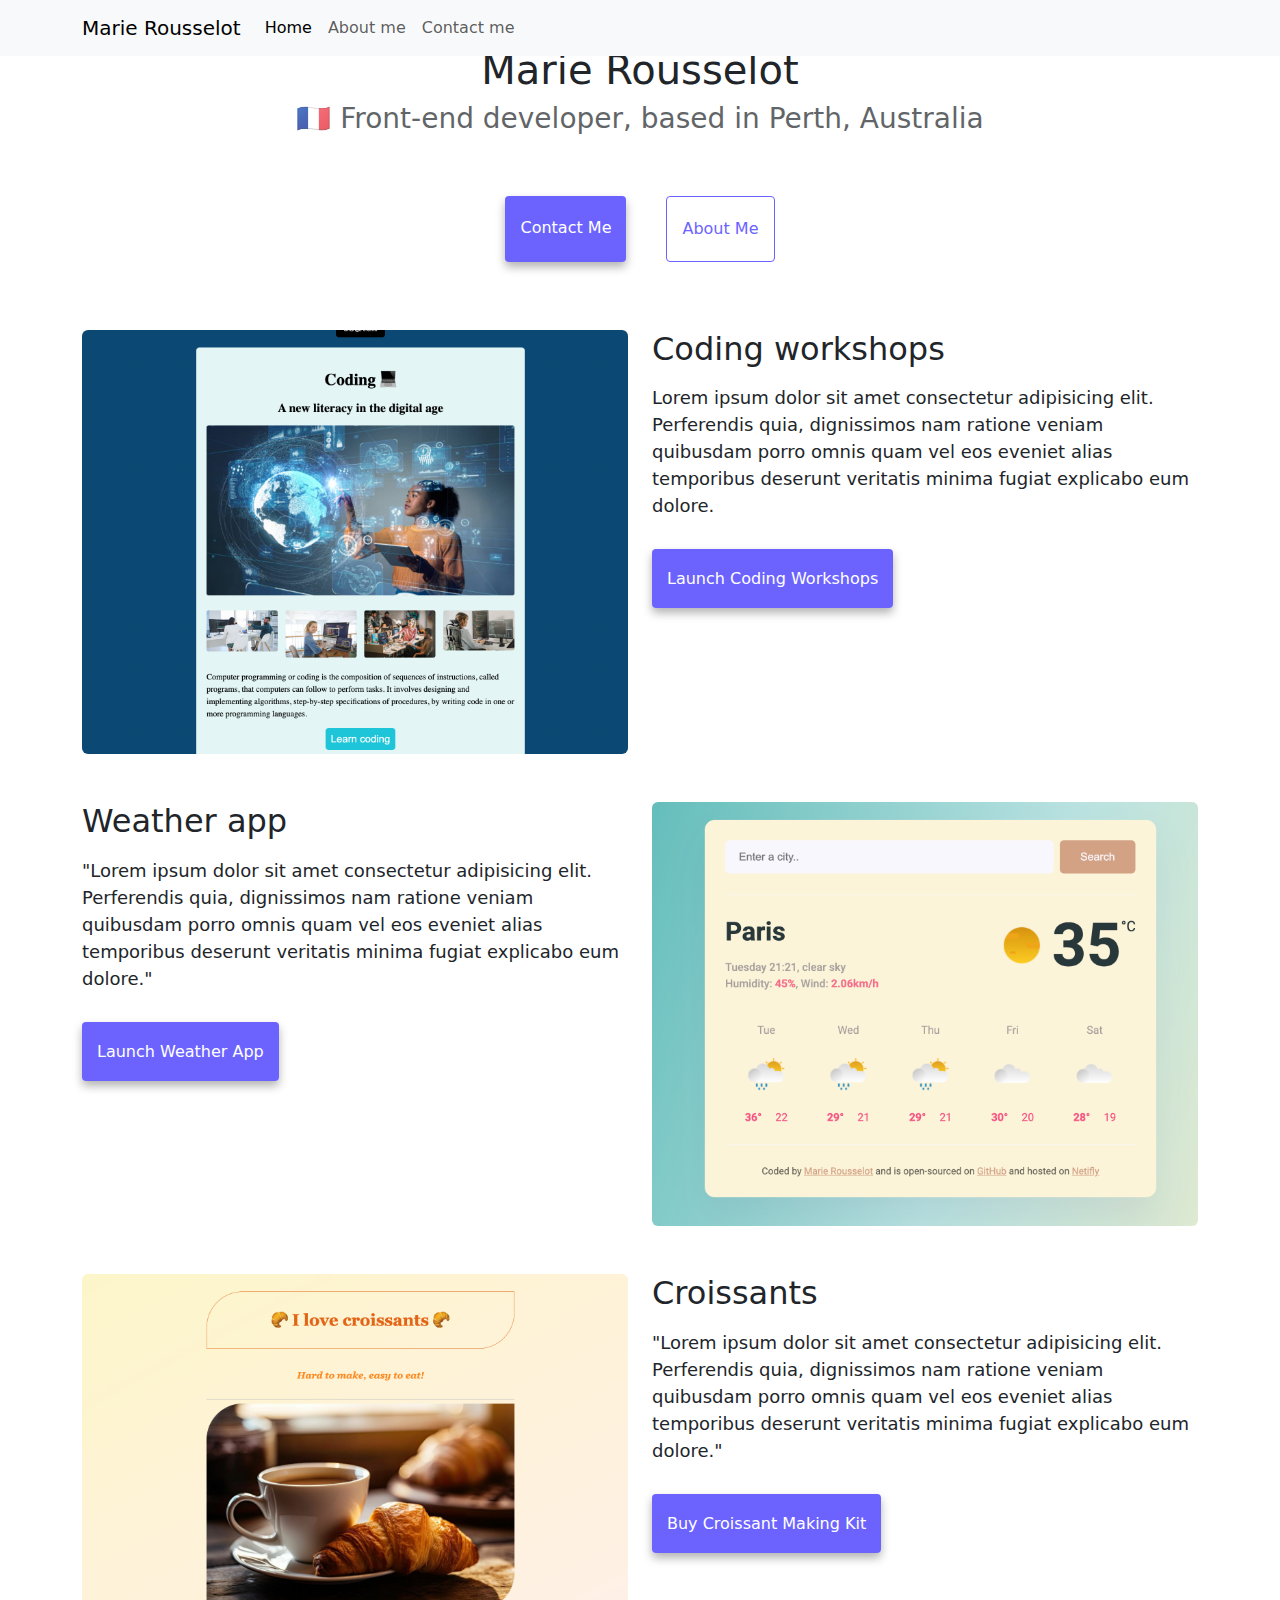
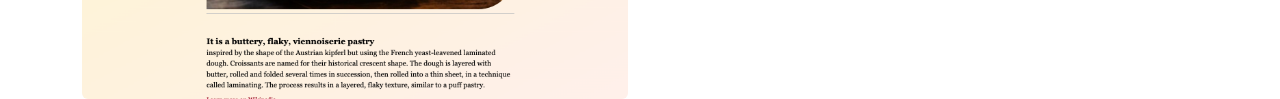
==== index.html @ 90e7596e "Added project files" ====
<!DOCTYPE html>
<html lang="en">
  <head>
    <meta charset="UTF-8" />
    <meta http-equiv="X-UA-Compatible" content="IE=edge" />
    <meta name="viewport" content="width=device-width, initial-scale=1.0" />
    <title>Marie Rousselot</title>
    <link rel="stylesheet" href="style.css" />
    <link
      href="https://cdn.jsdelivr.net/npm/bootstrap@5.3.3/dist/css/bootstrap.min.css"
      rel="stylesheet"
      integrity="sha384-QWTKZyjpPEjISv5WaRU9OFeRpok6YctnYmDr5pNlyT2bRjXh0JMhjY6hW+ALEwIH"
      crossorigin="anonymous"
    />
    <script
      src="https://cdn.jsdelivr.net/npm/bootstrap@5.3.3/dist/js/bootstrap.bundle.min.js"
      integrity="sha384-YvpcrYf0tY3lHB60NNkmXc5s9fDVZLESaAA55NDzOxhy9GkcIdslK1eN7N6jIeHz"
      crossorigin="anonymous"
    ></script>
  </head>
  <body>
    <nav class="navbar navbar-expand-lg navbar-light bg-light fixed-top">
      <div class="container">
        <a class="navbar-brand" href="index.html">Marie Rousselot</a>
        <button
          class="navbar-toggler"
          type="button"
          data-bs-toggle="collapse"
          data-bs-target="#navbarNav"
          aria-controls="navbarNav"
          aria-expanded="false"
          aria-label="Toggle navigation"
        >
          <span class="navbar-toggler-icon"></span>
        </button>
        <div class="collapse navbar-collapse" id="navbarNav">
          <ul class="navbar-nav">
            <li class="nav-item">
              <a class="nav-link active" aria-current="page" href="index.html"
                >Home</a
              >
            </li>
            <li class="nav-item">
              <a class="nav-link" href="about.html">About me</a>
            </li>
            <li class="nav-item">
              <a class="nav-link" href="about.html#contact">Contact me</a>
            </li>
          </ul>
        </div>
      </div>
    </nav>
    <h2 class="text-center">👋 Hi I am</h2>
    <h1 class="text-center">Marie Rousselot</h1>
    <h3 class="text-center">
      🇫🇷 Front-end developer, based in Perth, Australia
    </h3>
    <div class="navigation-links mb-5">
      <a href="about.html#contact" class="primary-link">Contact me</a>
      <a href="about.html" class="secondary-link">About me</a>
    </div>
    <div class="container">
      <div class="row">
        <div class="col-md-6">
          <img src="images/coding.png" class="img-fluid rounded" />
        </div>
        <div class="col-md-6">
          <h2 class="mb-3">Coding workshops</h2>
          <p>
            Lorem ipsum dolor sit amet consectetur adipisicing elit. Perferendis
            quia, dignissimos nam ratione veniam quibusdam porro omnis quam vel
            eos eveniet alias temporibus deserunt veritatis minima fugiat
            explicabo eum dolore.
          </p>
          <div class="mt-5">
            <a
              href="https://www.shecodes.io/"
              target="_blank"
              class="primary-link"
              >Launch Coding Workshops</a
            >
          </div>
        </div>
      </div>
      <div class="row mt-5">
        <div class="col-md-6">
          <h2 class="mb-3">Weather app</h2>
          <p>
            "Lorem ipsum dolor sit amet consectetur adipisicing elit.
            Perferendis quia, dignissimos nam ratione veniam quibusdam porro
            omnis quam vel eos eveniet alias temporibus deserunt veritatis
            minima fugiat explicabo eum dolore."
          </p>
          <div class="mb-5 mt-5">
            <a
              href="https://www.shecodes.io/cohorts/1646/projects/2159946"
              target="_blank"
              class="primary-link"
              >Launch weather app</a
            >
          </div>
        </div>
        <div class="col-md-6">
          <img src="images/weather.png" class="img-fluid rounded" />
        </div>
      </div>
      <div class="row mt-5">
        <div class="col-md-6">
          <img src="images/croissants.png" class="img-fluid rounded" />
        </div>
        <div class="col-md-6">
          <h2 class="mb-3">Croissants</h2>
          <p>
            "Lorem ipsum dolor sit amet consectetur adipisicing elit.
            Perferendis quia, dignissimos nam ratione veniam quibusdam porro
            omnis quam vel eos eveniet alias temporibus deserunt veritatis
            minima fugiat explicabo eum dolore."
          </p>
          <div class="mt-5">
            <a href="#" class="primary-link">Buy croissant making kit</a>
          </div>
        </div>
      </div>
    </div>
  </body>
</html>
---- style.css ----
:root {
  --primary-color: #6c63ff;
  --secondary-color: #f5f2fe;
  --box-shadow: 0 5px 10px rgba(0, 0, 0, 0.3);
}

body {
  margin-top: 100px;
}

h1,
h2,
h3 {
  margin: 0;
}

h1 {
  font-size: 96px;
}

h2 {
  font-size: 48px;
}

h3 {
  font-size: 24px;
  opacity: 0.7;
}

p {
  font-size: 18px;
  line-height: 1.5;
}

.navigation-links {
  display: flex;
  margin-top: 40px;
  justify-content: center;
}

.navigation-links a {
  margin: 20px;
}

.primary-link {
  border-radius: 4px;
  padding: 20px 15px;
  text-decoration: none;
  text-transform: capitalize;
  background: var(--primary-color);
  box-shadow: var(--box-shadow);
  color: white;
}

.secondary-link {
  border-radius: 4px;
  padding: 20px 15px;
  text-decoration: none;
  text-transform: capitalize;
  color: var(--primary-color);
  border: 1px solid var(--primary-color);
}

.homepage-link {
  color: var(--primary-color);
  text-align: center;
  display: block;
}

.about-paragraphs {
  margin: 30px 0;
}

.about-paragraphs p {
  margin: 10px;
}

.email-link {
  display: flex;
  justify-content: center;
  color: var(--primary-color);
  font-size: 28px;
  text-decoration: none;
}

.email-link:hover {
  text-decoration: underline;
}
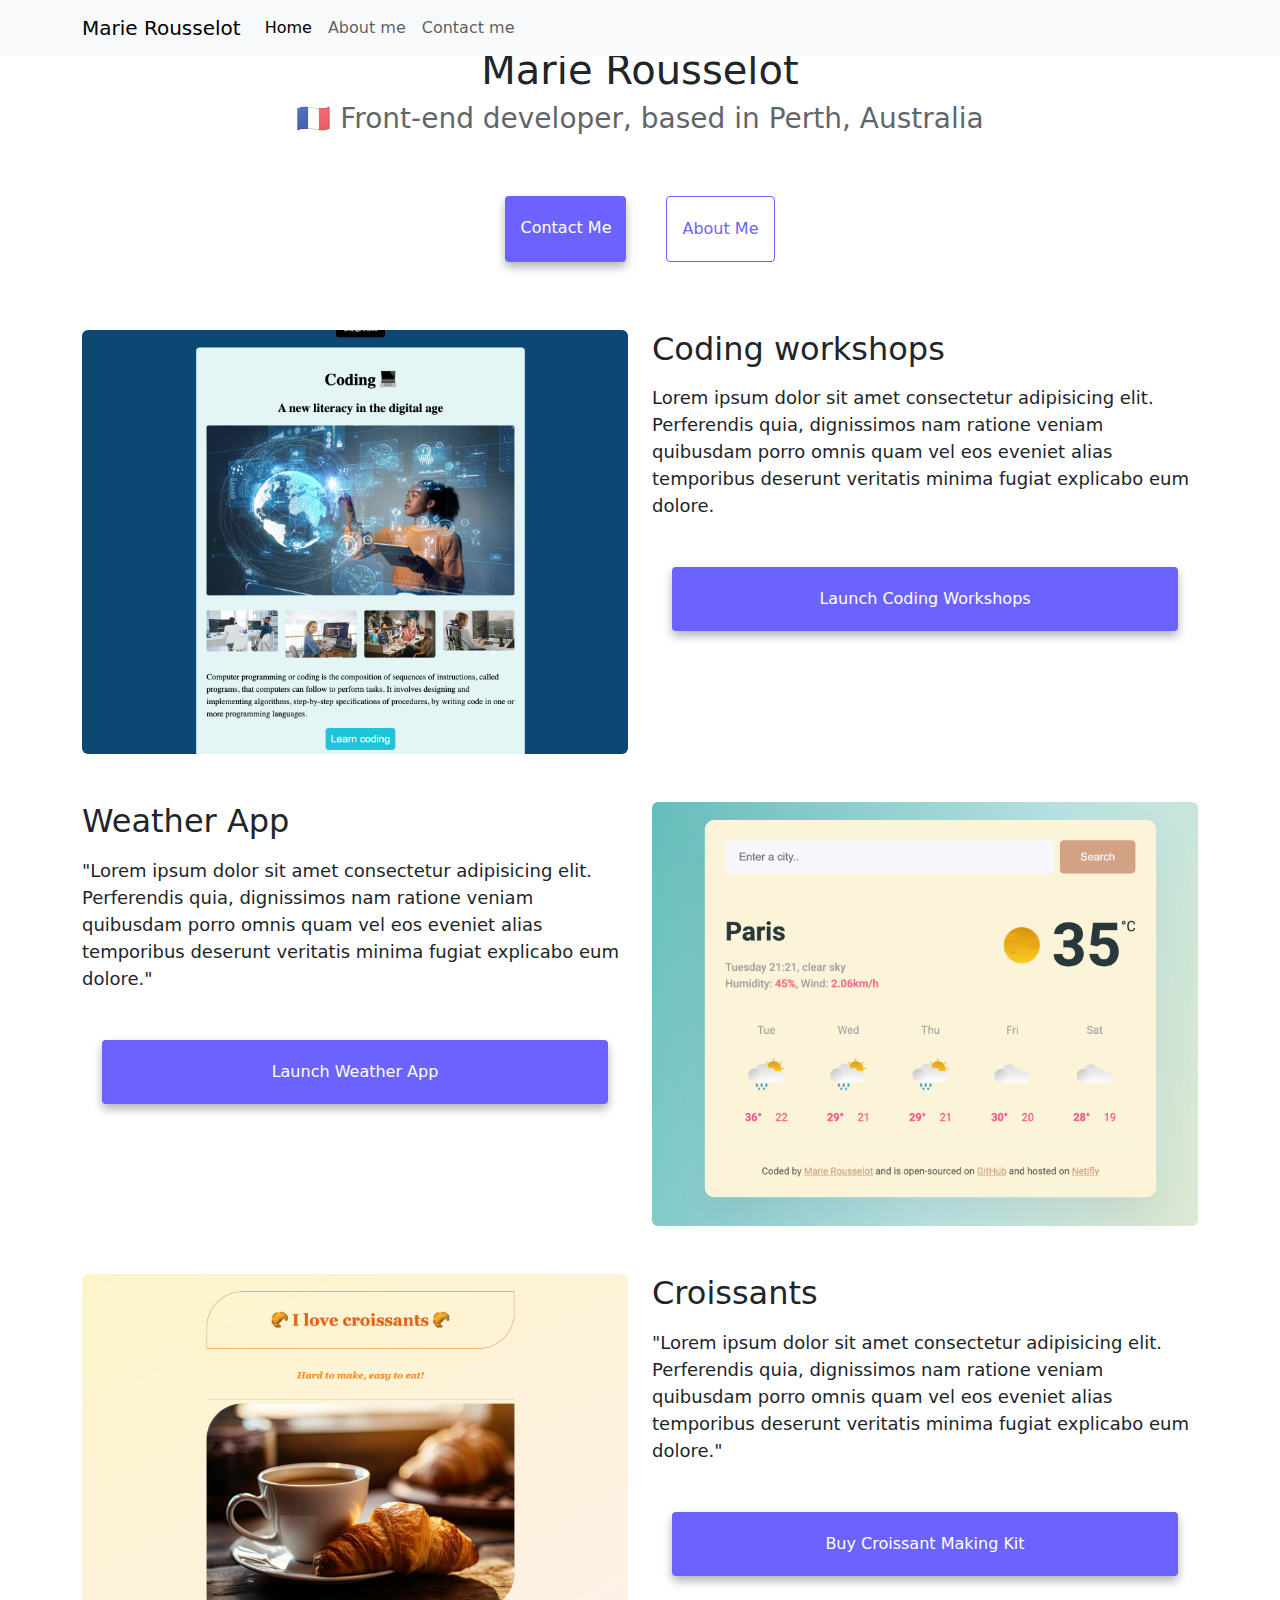
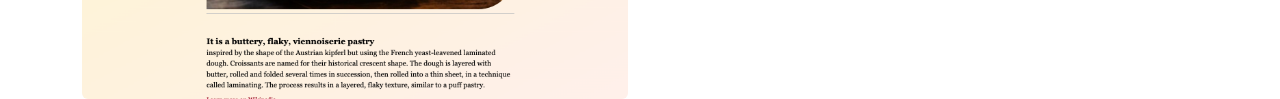
==== commit bd20b2cb: "Made the code SEO friendly and mobile device friendly" ====
--- a/index.html
+++ b/index.html
@@ -4,7 +4,11 @@
     <meta charset="UTF-8" />
     <meta http-equiv="X-UA-Compatible" content="IE=edge" />
     <meta name="viewport" content="width=device-width, initial-scale=1.0" />
-    <title>Marie Rousselot</title>
+    <meta
+      name="description"
+      content="Marie Rousselot is a front-end developer based in Perth, Australia. Check out her projects and contact for job inquiries."
+    />
+    <title>Front-end developer - Marie Rousselot</title>
     <link rel="stylesheet" href="style.css" />
     <link
       href="https://cdn.jsdelivr.net/npm/bootstrap@5.3.3/dist/css/bootstrap.min.css"
@@ -21,7 +25,7 @@
   <body>
     <nav class="navbar navbar-expand-lg navbar-light bg-light fixed-top">
       <div class="container">
-        <a class="navbar-brand" href="index.html">Marie Rousselot</a>
+        <a class="navbar-brand" href="./" title="Homepage">Marie Rousselot</a>
         <button
           class="navbar-toggler"
           type="button"
@@ -36,15 +40,29 @@
         <div class="collapse navbar-collapse" id="navbarNav">
           <ul class="navbar-nav">
             <li class="nav-item">
-              <a class="nav-link active" aria-current="page" href="index.html"
+              <a
+                class="nav-link active"
+                aria-current="page"
+                href="./"
+                title="Home"
                 >Home</a
               >
             </li>
             <li class="nav-item">
-              <a class="nav-link" href="about.html">About me</a>
+              <a
+                class="nav-link"
+                href="./about.html"
+                title="About Marie Rousselot"
+                >About me</a
+              >
             </li>
             <li class="nav-item">
-              <a class="nav-link" href="about.html#contact">Contact me</a>
+              <a
+                class="nav-link"
+                href="./about.html#contact"
+                title="Contact Marie Rousselot"
+                >Contact me</a
+              >
             </li>
           </ul>
         </div>
@@ -56,15 +74,15 @@
       🇫🇷 Front-end developer, based in Perth, Australia
     </h3>
     <div class="navigation-links mb-5">
-      <a href="about.html#contact" class="primary-link">Contact me</a>
-      <a href="about.html" class="secondary-link">About me</a>
+      <a href="./about.html#contact" class="primary-link" title="Contact Marie Rousselot">Contact me</a>
+      <a href="./about.html" class="secondary-link" title="About Marie Rousselot">About me</a>
     </div>
     <div class="container">
       <div class="row">
-        <div class="col-md-6">
-          <img src="images/coding.png" class="img-fluid rounded" />
+        <div class="col-sm-6">
+          <img src="./images/coding.png" alt="Coding workshops"class="img-fluid rounded d-none d-sm-block" />
         </div>
-        <div class="col-md-6">
+        <div class="col-sm-6">
           <h2 class="mb-3">Coding workshops</h2>
           <p>
             Lorem ipsum dolor sit amet consectetur adipisicing elit. Perferendis
@@ -76,39 +94,42 @@
             <a
               href="https://www.shecodes.io/"
               target="_blank"
-              class="primary-link"
+              class="primary-link project-link"
+              title="Coding workshops"
+            
               >Launch Coding Workshops</a
             >
           </div>
         </div>
       </div>
       <div class="row mt-5">
-        <div class="col-md-6">
-          <h2 class="mb-3">Weather app</h2>
+        <div class="col-sm-6">
+          <h2 class="mb-3">Weather App</h2>
           <p>
             "Lorem ipsum dolor sit amet consectetur adipisicing elit.
             Perferendis quia, dignissimos nam ratione veniam quibusdam porro
             omnis quam vel eos eveniet alias temporibus deserunt veritatis
             minima fugiat explicabo eum dolore."
           </p>
-          <div class="mb-5 mt-5">
+          <div class="mt-5">
             <a
               href="https://www.shecodes.io/cohorts/1646/projects/2159946"
               target="_blank"
-              class="primary-link"
-              >Launch weather app</a
+              class="primary-link project-link"
+              title="Weather project"
+              >Launch weather App</a
             >
           </div>
         </div>
-        <div class="col-md-6">
-          <img src="images/weather.png" class="img-fluid rounded" />
+        <div class="col-sm-6">
+          <img src="./images/weather.png" class="img-fluid rounded d-none d-sm-block" alt="Weather App"/>
         </div>
       </div>
       <div class="row mt-5">
-        <div class="col-md-6">
-          <img src="images/croissants.png" class="img-fluid rounded" />
+        <div class="col-sm-6">
+          <img src="./images/croissants.png" class="img-fluid rounded d-none d-sm-block" alt="Croissants"/>
         </div>
-        <div class="col-md-6">
+        <div class="col-sm-6">
           <h2 class="mb-3">Croissants</h2>
           <p>
             "Lorem ipsum dolor sit amet consectetur adipisicing elit.
@@ -117,7 +138,7 @@
             minima fugiat explicabo eum dolore."
           </p>
           <div class="mt-5">
-            <a href="#" class="primary-link">Buy croissant making kit</a>
+            <a href="#" class="primary-link project-link" title="Buy Croissant Making Kit">Buy croissant making kit</a>
           </div>
         </div>
       </div>
--- a/style.css
+++ b/style.css
@@ -52,6 +52,12 @@
   color: white;
 }
 
+.project-link {
+  display: block;
+  text-align: center;
+  margin: 0 20px;
+}
+
 .secondary-link {
   border-radius: 4px;
   padding: 20px 15px;
